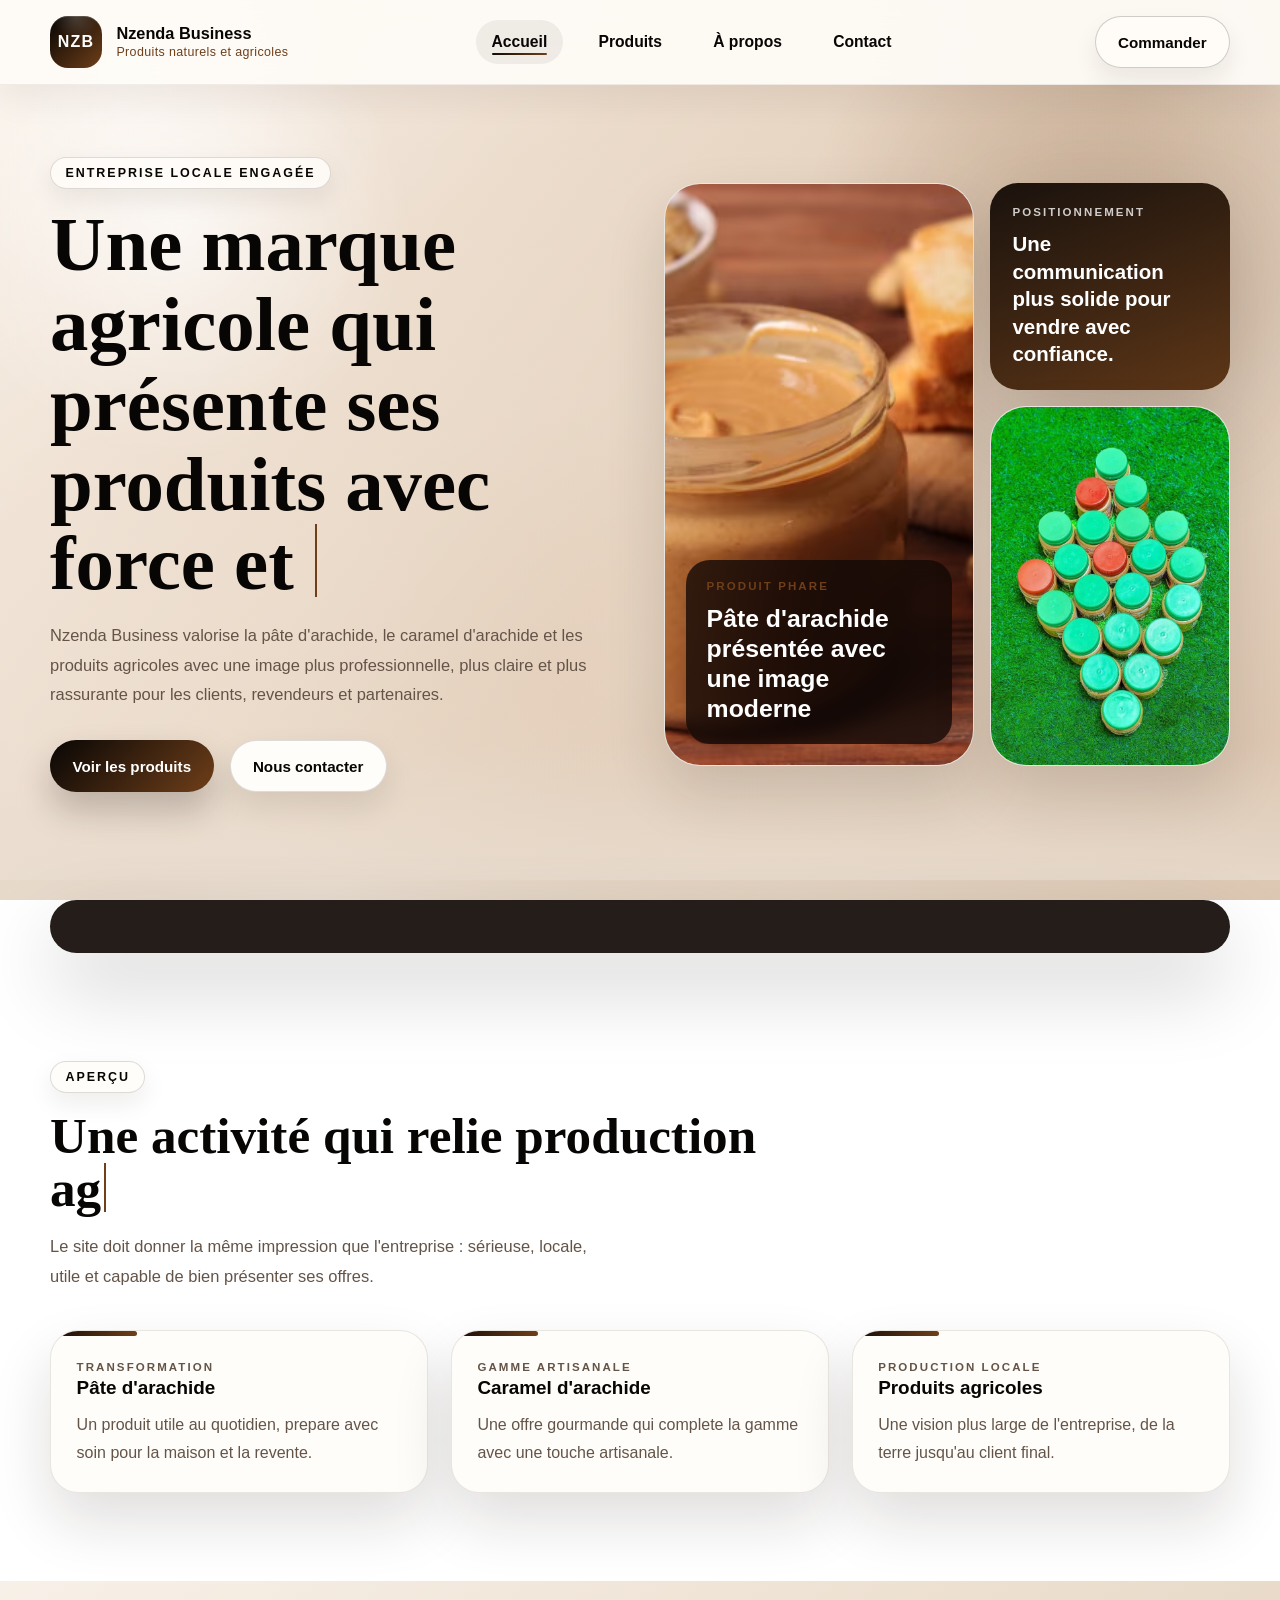
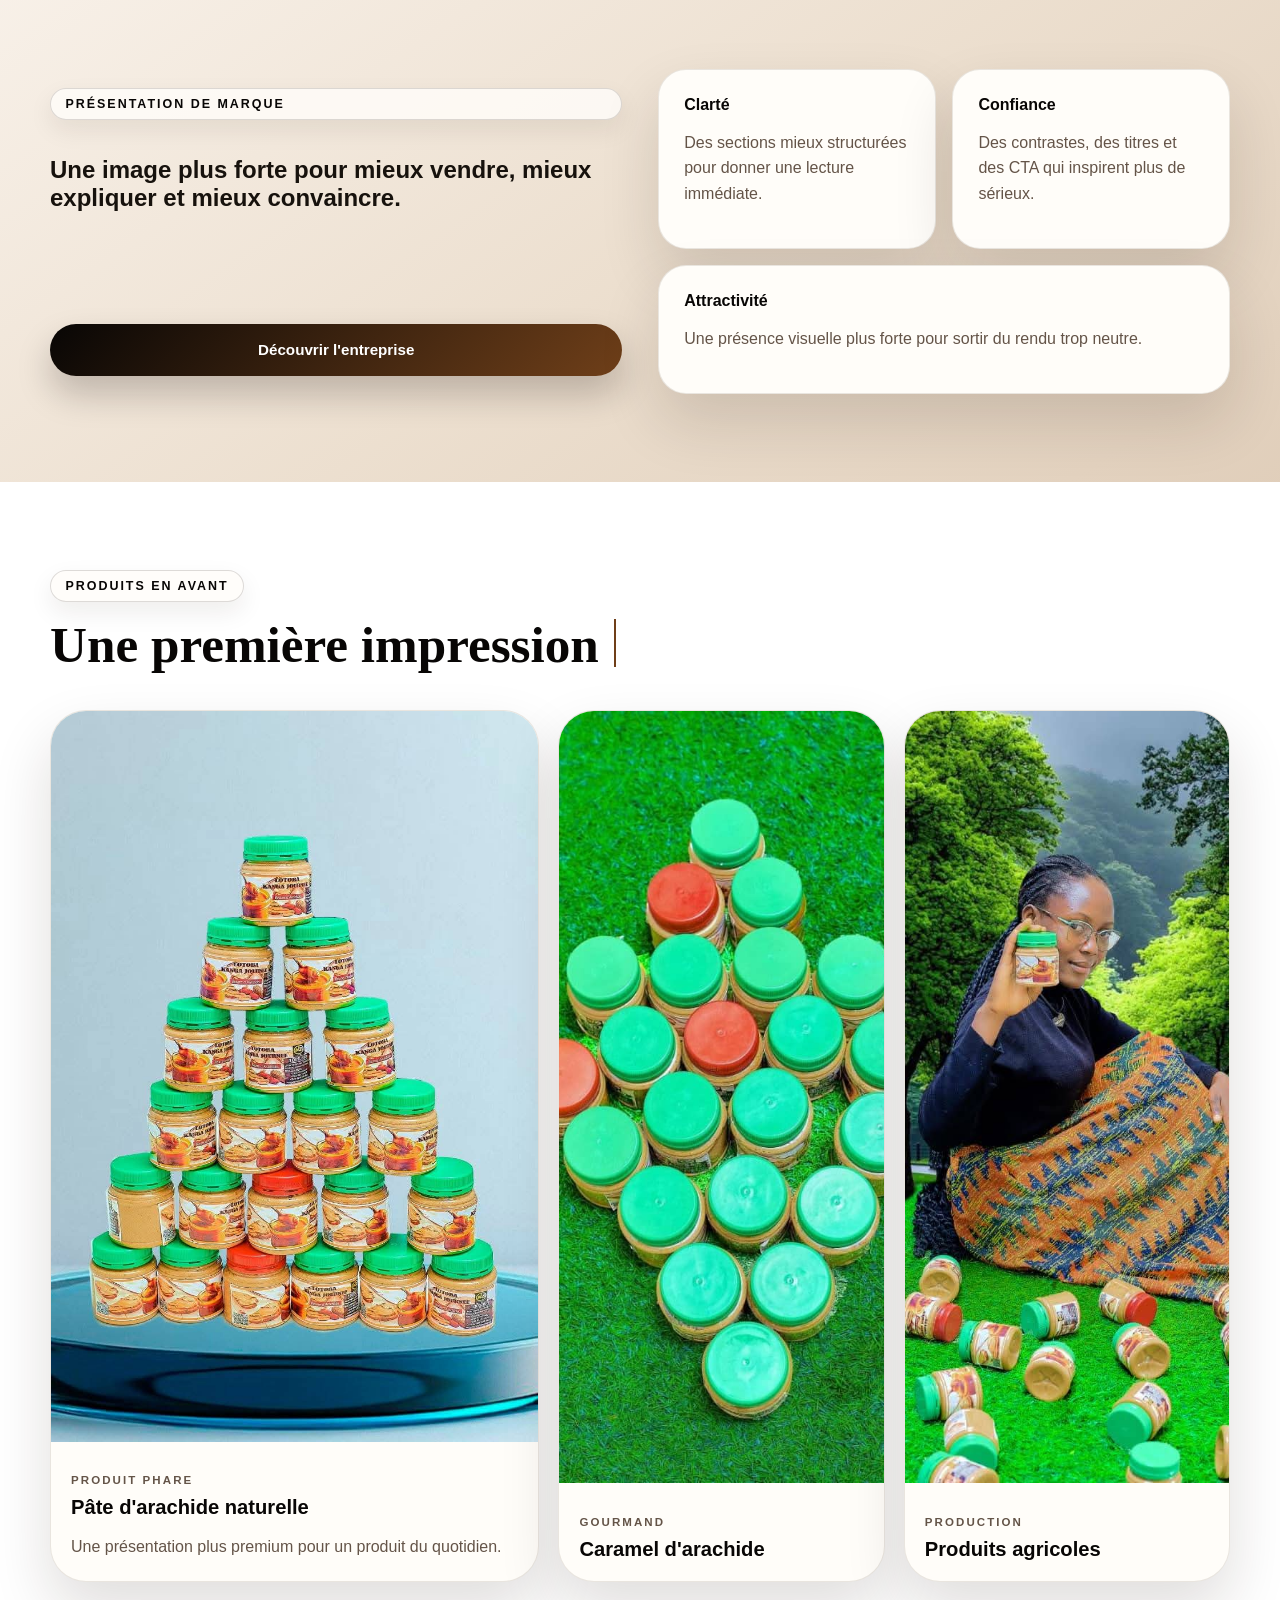
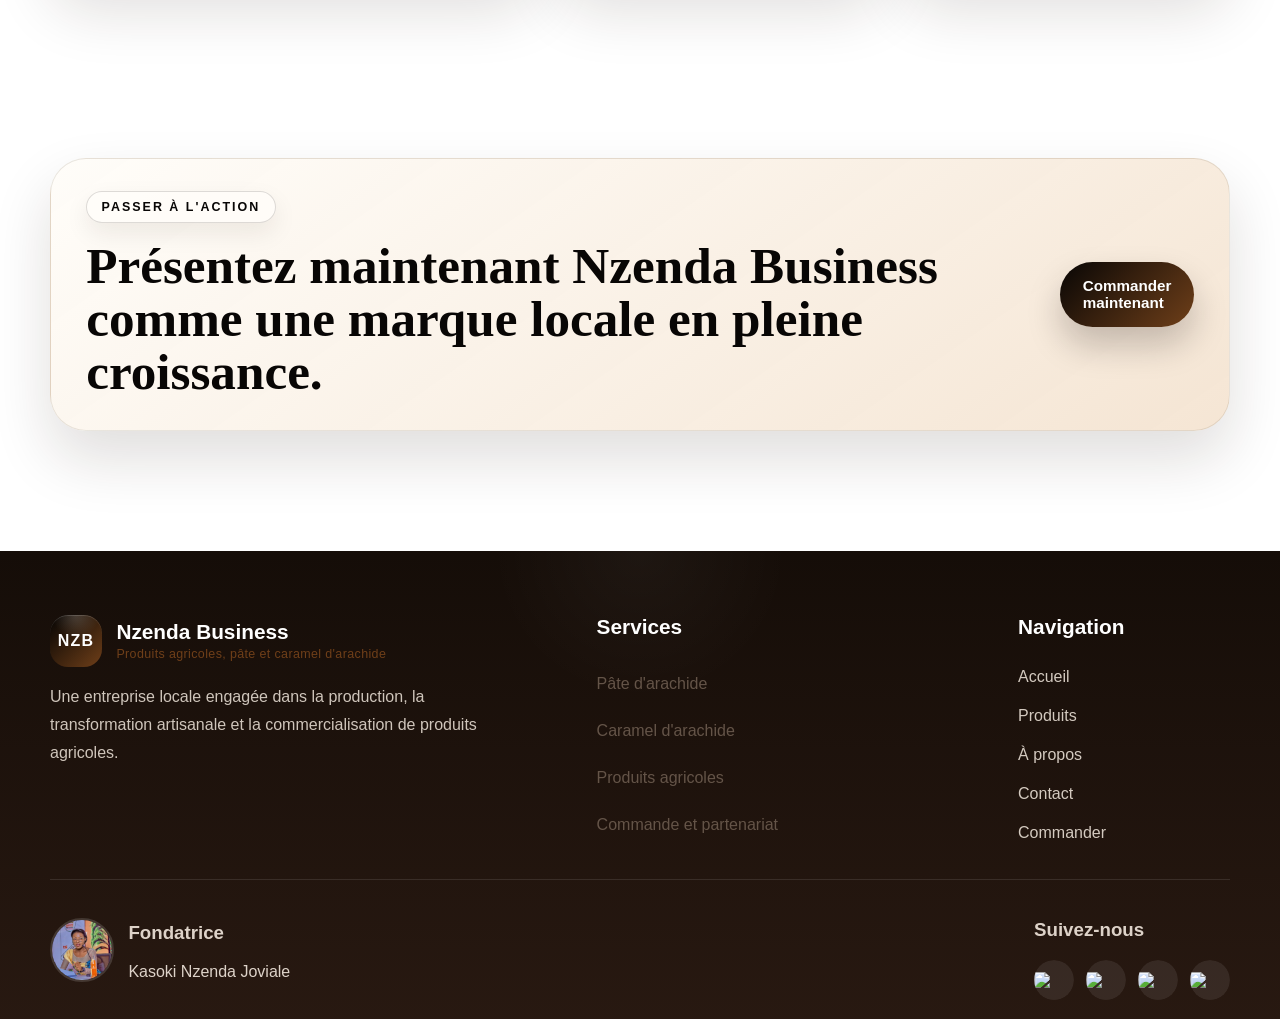
==== index.html @ 74439214 "nzendaBusiness V1" ====
<!doctype html>
<html lang="fr">
  <head>
    <meta charset="UTF-8" />
    <meta name="viewport" content="width=device-width, initial-scale=1.0" />
    <title>Nzenda Business | Accueil</title>
    <meta
      name="description"
      content="Nzenda Business propose de la pâte d'arachide, du caramel d'arachide et des produits agricoles avec une image moderne et professionnelle."
    />
    <link rel="stylesheet" href="./style/style.css" />
  </head>
  <body data-base-path="./" data-page="home">
    <div data-include="./components/header.html"></div>

    <main>
      <section class="hero" id="accueil">
        <div class="container hero-grid">
          <div class="hero-copy">
            <p class="eyebrow">Entreprise locale engagée</p>
            <h1>
              Une marque agricole qui présente ses produits avec force et
              confiance.
            </h1>
            <p class="hero-text">
              Nzenda Business valorise la pâte d'arachide, le caramel d'arachide
              et les produits agricoles avec une image plus professionnelle,
              plus claire et plus rassurante pour les clients, revendeurs et
              partenaires.
            </p>
            <div class="hero-actions">
              <a href="./pages/products.html" class="btn btn-primary"
                >Voir les produits</a
              >
              <a href="./pages/contact.html" class="btn btn-light"
                >Nous contacter</a
              >
            </div>
          </div>

          <div class="hero-visual">
            <div class="hero-card">
              <div class="hero-showcase hero-showcase-main">
                <img
                  src="./assets/pate1.avif"
                  alt="Présentation des produits Nzenda Business"
                />
                <div class="showcase-copy">
                  <p class="mini-label">Produit phare</p>
                  <h2>Pâte d'arachide présentée avec une image moderne</h2>
                </div>
              </div>
              <div class="hero-stack">
                <article class="hero-note">
                  <p class="mini-label">Positionnement</p>
                  <h3>
                    Une communication plus solide pour vendre avec confiance.
                  </h3>
                </article>
                <div class="hero-showcase hero-showcase-side">
                  <img
                    src="./assets/nzP2.jpeg"
                    alt="Caramel d'arachide Nzenda Business"
                  />
                </div>
              </div>
            </div>
          </div>
        </div>
      </section>

      <section class="page-section brand-strip">
        <div class="container brand-strip-grid">
          <p>Présentation claire</p>
          <p>Produits valorisés</p>
          <p>Relation client rassurante</p>
          <p>Image de livraison sérieuse</p>
        </div>
      </section>

      <section class="page-section">
        <div class="container">
          <div class="section-heading">
            <p class="eyebrow">Aperçu</p>
            <h2>
              Une activité qui relie production agricole, transformation et
              distribution.
            </h2>
            <p class="section-intro">
              Le site doit donner la même impression que l'entreprise :
              sérieuse, locale, utile et capable de bien présenter ses offres.
            </p>
          </div>

          <div class="feature-grid">
            <article class="info-card">
              <p class="mini-label">Transformation</p>
              <h3>Pâte d'arachide</h3>
              <p>
                Un produit utile au quotidien, prepare avec soin pour la maison
                et la revente.
              </p>
            </article>
            <article class="info-card">
              <p class="mini-label">Gamme artisanale</p>
              <h3>Caramel d'arachide</h3>
              <p>
                Une offre gourmande qui complete la gamme avec une touche
                artisanale.
              </p>
            </article>
            <article class="info-card">
              <p class="mini-label">Production locale</p>
              <h3>Produits agricoles</h3>
              <p>
                Une vision plus large de l'entreprise, de la terre jusqu'au
                client final.
              </p>
            </article>
          </div>
        </div>
      </section>

      <section class="page-section soft-section">
        <div class="container split-grid story-grid">
          <div class="story-panel">
            <p class="eyebrow">Présentation de marque</p>
            <h2>
              Une image plus forte pour mieux vendre, mieux expliquer et mieux
              convaincre.
            </h2>
            <p class="lead-text">
              Cette refonte met l'accent sur une communication plus nette, des
              visuels plus affirmés et une meilleure mise en valeur de
              l'activité.
            </p>
            <a href="./pages/about.html" class="btn btn-primary"
              >Découvrir l'entreprise</a
            >
          </div>
          <div class="story-tiles">
            <article class="story-tile">
              <strong>Clarté</strong>
              <p>
                Des sections mieux structurées pour donner une lecture
                immédiate.
              </p>
            </article>
            <article class="story-tile">
              <strong>Confiance</strong>
              <p>
                Des contrastes, des titres et des CTA qui inspirent plus de
                sérieux.
              </p>
            </article>
            <article class="story-tile">
              <strong>Attractivité</strong>
              <p>
                Une présence visuelle plus forte pour sortir du rendu trop
                neutre.
              </p>
            </article>
          </div>
        </div>
      </section>

      <section class="page-section">
        <div class="container">
          <div class="section-heading">
            <p class="eyebrow">Produits en avant</p>
            <h2>
              Une première impression plus vendeuse pour les offres principales.
            </h2>
          </div>

          <div class="showcase-grid">
            <article class="showcase-card showcase-card-large">
              <img src="./assets/nzP1.jpeg" alt="Pâte d'arachide naturelle" />
              <div class="showcase-card-copy">
                <p class="mini-label">Produit phare</p>
                <h3>Pâte d'arachide naturelle</h3>
                <p>
                  Une présentation plus premium pour un produit du quotidien.
                </p>
              </div>
            </article>
            <article class="showcase-card none">
              <img src="./assets/nzP2.jpeg" alt="Caramel d'arachide" />
              <div class="showcase-card-copy">
                <p class="mini-label">Gourmand</p>
                <h3>Caramel d'arachide</h3>
              </div>
            </article>
            <article class="showcase-card none">
              <img src="./assets/nz3.jpeg" alt="Produits agricoles" />
              <div class="showcase-card-copy">
                <p class="mini-label">Production</p>
                <h3>Produits agricoles</h3>
              </div>
            </article>
          </div>
        </div>
      </section>

      <section class="page-section final-cta">
        <div class="container cta-box">
          <div>
            <p class="eyebrow">Passer à l'action</p>
            <h2>
              Présentez maintenant Nzenda Business comme une marque locale en
              pleine croissance.
            </h2>
          </div>
          <a href="./pages/order.html" class="btn btn-primary"
            >Commander maintenant</a
          >
        </div>
      </section>
    </main>

    <div data-include="./components/footer.html"></div>

    <script src="./logic/script.js"></script>
  </body>
</html>
---- style/style.css ----
:root {
  --bg: #e9ddd0;
  --bg-deep: #dcc7b2;
  --bg-tint: #d8bca2;
  --bg-rose: #efe2d6;
  --surface: #fffdf9;
  --surface-soft: #f8f0e6;
  --surface-float: rgba(255, 253, 249, 0.9);
  --surface-overlay: rgba(255, 253, 249, 0.98);
  --text: #17120d;
  --heading: #080605;
  --muted: #645448;
  --accent: #120a07;
  --accent-dark: #6f3f19;
  --accent-soft: #f0d6bc;
  --line: rgba(79, 56, 38, 0.12);
  --shadow-soft: 0 18px 40px rgba(32, 21, 13, 0.1);
  --shadow-card: 0 28px 60px rgba(32, 21, 13, 0.14);
  --shadow-strong: 0 34px 80px rgba(18, 10, 7, 0.18);
  --radius-xl: 36px;
  --radius-lg: 28px;
  --radius-md: 20px;
  --radius-sm: 14px;
  --font-body: "Trebuchet MS", "Gill Sans", "Segoe UI", sans-serif;
  --font-display: Georgia, "Times New Roman", serif;
}

* {
  box-sizing: border-box;
}

html {
  scroll-behavior: smooth;
  overflow-x: hidden;
}

body {
  margin: 0;
  color: var(--text);
  font-family: var(--font-body);
  background:
    radial-gradient(circle at 10% 10%, rgba(255, 255, 255, 0.58), transparent 16%),
    radial-gradient(circle at 88% 12%, rgba(111, 63, 25, 0.14), transparent 22%),
    radial-gradient(circle at 45% 78%, rgba(216, 188, 162, 0.28), transparent 30%),
    linear-gradient(145deg, #eadfd4 0%, #e4d3c1 30%, var(--bg) 62%, var(--bg-deep) 100%);
  background-attachment: fixed;
}

img {
  display: block;
  width: 100%;
}

a {
  color: inherit;
  text-decoration: none;
}

::selection {
  color: #fff;
  background: rgba(111, 63, 25, 0.75);
}

button,
input,
textarea,
select {
  font: inherit;
}

main {
  position: relative;
}

.container {
  width: min(1180px, calc(100% - 2rem));
  margin: 0 auto;
}

.narrow {
  max-width: 800px;
}

.site-header {
  position: sticky;
  top: 0;
  z-index: 20;
  backdrop-filter: blur(16px);
  background: var(--surface-float);
  border-bottom: 1px solid rgba(79, 56, 38, 0.08);
  box-shadow: 0 16px 32px rgba(32, 21, 13, 0.06);
}

.header-row {
  display: grid;
  grid-template-columns: auto 1fr auto;
  align-items: center;
  gap: 1.5rem;
  min-height: 84px;
}

.brand {
  display: inline-flex;
  align-items: center;
  gap: 0.9rem;
}

.brand-badge {
  width: 52px;
  height: 52px;
  border-radius: 18px;
  display: grid;
  place-items: center;
  color: #fff;
  font-weight: 800;
  letter-spacing: 0.08em;
  background:
    radial-gradient(circle at top, rgba(255, 255, 255, 0.18), transparent 40%),
    linear-gradient(135deg, #050403, var(--accent-dark));
  box-shadow: inset 0 1px 0 rgba(255, 255, 255, 0.15);
}

.brand-text {
  display: flex;
  flex-direction: column;
  gap: 0.18rem;
}

.brand-text strong {
  color: var(--heading);
  font-size: 1.02rem;
  line-height: 1.1;
}

.brand-text small {
  color: var(--accent-dark);
  font-size: 0.78rem;
  letter-spacing: 0.03em;
}

.main-nav {
  display: flex;
  justify-content: center;
  gap: 1.2rem;
  align-items: center;
}

.main-nav a,
.mobile-nav a {
  position: relative;
  color: var(--heading);
  font-size: 0.98rem;
  font-weight: 700;
}

.main-nav a {
  padding: 0.8rem 1rem;
  border-radius: 999px;
}

.main-nav a:hover,
.main-nav a.active {
  background: rgba(18, 10, 7, 0.06);
}

.main-nav a.active::after {
  content: "";
  position: absolute;
  left: 1rem;
  right: 1rem;
  bottom: 0.55rem;
  height: 2px;
  border-radius: 999px;
  background: linear-gradient(90deg, var(--accent), var(--accent-dark));
}

.menu-toggle,
.mobile-nav-shell {
  display: none;
}

.btn {
  display: inline-flex;
  align-items: center;
  justify-content: center;
  min-height: 52px;
  padding: 0.95rem 1.4rem;
  border-radius: 999px;
  border: none;
  font-size: 0.95rem;
  font-weight: 800;
  cursor: pointer;
  transition:
    transform 0.2s ease,
    box-shadow 0.2s ease,
    background 0.2s ease,
    color 0.2s ease,
    border-color 0.2s ease;
}

.btn:hover {
  transform: translateY(-3px);
}

.btn:disabled {
  cursor: wait;
  opacity: 0.92;
}

.btn-primary {
  color: #fff;
  background:
    linear-gradient(135deg, #080605, var(--accent-dark));
  box-shadow: 0 18px 34px rgba(18, 10, 7, 0.22);
}

.btn-primary:hover {
  box-shadow: 0 24px 40px rgba(18, 10, 7, 0.28);
  background: linear-gradient(135deg, #030201, #7c451a);
}

.btn-primary.is-loading {
  background: linear-gradient(135deg, #3d2919, #8e5528);
  box-shadow: 0 18px 34px rgba(18, 10, 7, 0.2);
}

.btn-light {
  color: var(--heading);
  background: var(--surface);
  border: 1px solid rgba(18, 10, 7, 0.14);
  box-shadow: 0 14px 30px rgba(32, 21, 13, 0.1);
}

.btn-light:hover {
  color: var(--heading);
  background: #ffffff;
  border-color: rgba(18, 10, 7, 0.22);
  box-shadow: 0 18px 34px rgba(32, 21, 13, 0.14);
}

.btn-outline {
  color: var(--heading);
  background: rgba(255, 253, 249, 0.78);
  border: 1px solid rgba(18, 10, 7, 0.2);
  box-shadow: 0 12px 24px rgba(32, 21, 13, 0.08);
}

.btn-outline:hover {
  color: var(--heading);
  background: rgba(255, 255, 255, 0.96);
  border-color: rgba(18, 10, 7, 0.32);
  box-shadow: 0 18px 32px rgba(32, 21, 13, 0.14);
}

.btn-outline.active {
  color: #fff;
  border-color: transparent;
  background: linear-gradient(135deg, #080605, var(--accent-dark));
}

.hero,
.page-hero,
.page-section {
  padding: 5.5rem 0;
}

.hero {
  position: relative;
  overflow: hidden;
  padding-top: 4.5rem;
}

.hero::before {
  content: "";
  position: absolute;
  inset: 0;
  background:
    radial-gradient(circle at 14% 18%, rgba(255, 255, 255, 0.6), transparent 18%),
    radial-gradient(circle at 86% 22%, rgba(111, 63, 25, 0.2), transparent 24%),
    linear-gradient(128deg, rgba(255, 249, 243, 0.7), rgba(229, 199, 170, 0.24) 52%, rgba(216, 188, 162, 0.3));
  pointer-events: none;
}

.hero::after {
  content: "";
  position: absolute;
  inset: auto 0 0;
  height: 140px;
  background: linear-gradient(180deg, transparent, rgba(233, 221, 208, 0.78));
  pointer-events: none;
}

.scroll-reveal {
  opacity: 0;
  transform: translateY(28px);
  transition:
    opacity 0.6s ease var(--reveal-delay, 0ms),
    transform 0.6s ease var(--reveal-delay, 0ms);
}

.scroll-reveal.is-visible {
  opacity: 1;
  transform: translateY(0);
}

.is-typing {
  position: relative;
}

.is-typing::after {
  content: "";
  display: inline-block;
  width: 2px;
  height: 0.95em;
  margin-left: 0.16rem;
  vertical-align: -0.1em;
  background: var(--accent-dark);
  animation: caretBlink 0.8s steps(1) infinite;
}

.hero-grid,
.split-grid,
.contact-grid,
.order-grid {
  display: grid;
  grid-template-columns: repeat(2, minmax(0, 1fr));
  gap: 2rem;
  align-items: center;
}

.feature-grid,
.product-grid {
  display: grid;
  grid-template-columns: repeat(3, minmax(0, 1fr));
  gap: 1.4rem;
}

.hero-grid {
  position: relative;
  z-index: 1;
  gap: 3rem;
  align-items: center;
}

.eyebrow {
  display: inline-flex;
  align-items: center;
  margin: 0 0 1rem;
  padding: 0.5rem 0.9rem;
  border-radius: 999px;
  border: 1px solid rgba(18, 10, 7, 0.14);
  background: rgba(255, 253, 249, 0.82);
  color: var(--heading);
  font-size: 0.78rem;
  font-weight: 800;
  letter-spacing: 0.16em;
  text-transform: uppercase;
  box-shadow: 0 10px 24px rgba(32, 21, 13, 0.08);
}

.mini-label {
  margin: 0 0 0.75rem;
  color: var(--accent-dark);
  font-size: 0.72rem;
  font-weight: 800;
  letter-spacing: 0.18em;
  text-transform: uppercase;
}

.hero h1,
.page-hero h1,
.section-heading h2,
.hero-card-copy h2,
.cta-box h2 {
  margin: 0;
  color: var(--heading);
  font-family: var(--font-display);
  line-height: 1.04;
}

.hero h1,
.page-hero h1 {
  font-size: clamp(2.75rem, 6vw, 5.35rem);
}

.hero-copy {
  max-width: 620px;
}

.hero-text,
.lead-text,
.section-intro,
.hero-card-copy p,
.info-card p,
.product-card p,
.contact-form span,
.contact-form input,
.contact-form textarea,
.contact-form select,
.info-list p,
.footer-copy,
.footer-links p,
.footer-links a {
  color: var(--muted);
}

.hero-text,
.lead-text,
.section-intro {
  max-width: 62ch;
  font-size: 1.03rem;
  line-height: 1.8;
}

.hero-actions {
  display: flex;
  flex-wrap: wrap;
  gap: 1rem;
  margin-top: 1.9rem;
}

.hero-metrics {
  display: grid;
  grid-template-columns: repeat(2, minmax(0, 1fr));
  gap: 1rem;
  margin-top: 2rem;
}

.hero-metrics article {
  padding: 1.2rem 1.3rem;
  border-radius: 22px;
  background: rgba(255, 253, 249, 0.7);
  border: 1px solid rgba(18, 10, 7, 0.1);
  box-shadow: var(--shadow-soft);
}

.hero-metrics strong,
.story-tile strong {
  display: block;
  margin-bottom: 0.45rem;
  color: var(--heading);
  font-size: 1rem;
}

.hero-metrics span,
.story-tile p {
  color: var(--muted);
  line-height: 1.6;
}

.hero-card {
  display: grid;
  grid-template-columns: minmax(0, 1.3fr) minmax(240px, 0.8fr);
  gap: 1rem;
  align-items: stretch;
}

.hero-showcase,
.showcase-card,
.info-card,
.product-card,
.info-list article,
.contact-form,
.cta-box,
.story-tile {
  background: var(--surface);
  border: 1px solid var(--line);
  box-shadow: var(--shadow-card);
  transition:
    transform 0.24s ease,
    box-shadow 0.24s ease,
    border-color 0.24s ease,
    background 0.24s ease;
}

.hero-showcase {
  overflow: hidden;
  border-radius: var(--radius-xl);
}

.hero-showcase:hover,
.showcase-card:hover,
.info-card:hover,
.product-card:hover,
.info-list article:hover,
.story-tile:hover {
  transform: translateY(-6px);
  border-color: rgba(18, 10, 7, 0.18);
  box-shadow: 0 34px 68px rgba(32, 21, 13, 0.18);
}

.hero-showcase img,
.showcase-card img,
.product-card img {
  height: 100%;
  object-fit: cover;
  transition: transform 0.35s ease, filter 0.35s ease;
}

.hero-showcase:hover img,
.showcase-card:hover img,
.product-card:hover img {
  transform: scale(1.04);
  filter: saturate(1.05) contrast(1.03);
}

.hero-showcase-main {
  position: relative;
  min-height: 540px;
}

.hero-showcase-main img {
  min-height: 540px;
}

.showcase-copy {
  position: absolute;
  left: 1.3rem;
  right: 1.3rem;
  bottom: 1.3rem;
  padding: 1.3rem;
  border-radius: 24px;
  background: rgba(18, 10, 7, 0.78);
  backdrop-filter: blur(8px);
}

.showcase-copy h2 {
  margin: 0;
  color: #fff;
  font-size: 1.55rem;
  line-height: 1.2;
}

.hero-stack {
  display: grid;
  gap: 1rem;
}

.hero-note {
  padding: 1.4rem;
  border-radius: var(--radius-lg);
  background: linear-gradient(160deg, #1a120d, #5d3617);
  color: #fff;
  box-shadow: var(--shadow-strong);
}

.hero-note h3 {
  margin: 0;
  font-size: 1.28rem;
  line-height: 1.35;
}

.hero-note .mini-label {
  color: rgba(255, 255, 255, 0.78);
}

.hero-showcase-side {
  min-height: 240px;
}

.hero-showcase-side img {
  min-height: 240px;
}

.brand-strip {
  padding: 1.25rem 0;
}

.brand-strip-grid {
  display: grid;
  grid-template-columns: repeat(4, minmax(0, 1fr));
  gap: 1rem;
  padding: 1.15rem 1.4rem;
  border-radius: 999px;
  background: rgba(18, 10, 7, 0.92);
  color: #f8efe5;
  box-shadow: var(--shadow-strong);
}

.brand-strip-grid p {
  margin: 0;
  text-align: center;
  font-size: 0.9rem;
  font-weight: 700;
  letter-spacing: 0.06em;
  text-transform: uppercase;
}

.section-heading {
  max-width: 760px;
  margin-bottom: 2.4rem;
}

.section-heading h2,
.cta-box h2 {
  font-size: clamp(2rem, 4vw, 3.6rem);
}

.soft-section,
.page-hero {
  background:
    linear-gradient(145deg, rgba(247, 239, 230, 0.9), rgba(235, 221, 204, 0.94) 52%, rgba(221, 201, 179, 0.9));
}

.page-hero {
  padding-top: 4.8rem;
  padding-bottom: 4.2rem;
}

.info-card,
.product-card,
.info-list article,
.contact-form,
.story-tile {
  padding: 1.6rem;
  border-radius: var(--radius-lg);
}

.info-card {
  position: relative;
  overflow: hidden;
}

.info-card::before {
  content: "";
  position: absolute;
  top: 0;
  left: 0;
  width: 86px;
  height: 5px;
  border-radius: 999px;
  background: linear-gradient(90deg, var(--accent), var(--accent-dark));
}

.info-card h3,
.product-card h3,
.info-list h3,
.footer-links h3 {
  margin: 0 0 0.75rem;
  color: var(--heading);
  font-size: 1.18rem;
}

.info-card p,
.product-card p,
.info-list p,
.footer-copy,
.footer-links p,
.footer-links a {
  margin: 0;
  line-height: 1.75;
}

.story-grid {
  align-items: stretch;
  gap: 2.2rem;
}

.story-panel {
  display: flex;
  flex-direction: column;
  justify-content: center;
}

.story-tiles {
  display: grid;
  grid-template-columns: repeat(2, minmax(0, 1fr));
  gap: 1rem;
}

.story-tile:last-child {
  grid-column: 1 / -1;
}

.showcase-grid {
  display: grid;
  grid-template-columns: 1.2fr 0.8fr 0.8fr;
  gap: 1.2rem;
  align-items: stretch;
}

.showcase-card {
  overflow: hidden;
  border-radius: var(--radius-xl);
  min-height: 420px;
  display: grid;
  grid-template-rows: minmax(250px, 1fr) auto;
}

.showcase-card-large {
  min-height: 420px;
}

.showcase-card-copy {
  padding: 1.25rem;
  display: grid;
  align-content: start;
  gap: 0.35rem;
}

.showcase-card-copy h3 {
  margin: 0;
  color: var(--heading);
  font-size: 1.26rem;
}

.showcase-card-copy p {
  margin: 0.6rem 0 0;
  color: var(--muted);
  line-height: 1.65;
}

.product-card {
  overflow: hidden;
  display: flex;
  flex-direction: column;
  min-height: 100%;
}

.product-card img {
  aspect-ratio: 4 / 4;
  border-radius: 18px;
  margin-bottom: 1rem;
  background: linear-gradient(145deg, rgba(240, 214, 188, 0.35), rgba(255, 253, 249, 0.92));
  object-position: center;
}

.product-mark {
  display: inline-flex;
  align-items: center;
  justify-content: center;
  margin-bottom: 1rem;
  padding: 0.42rem 0.85rem;
  border-radius: 999px;
  color: var(--heading);
  background: var(--accent-soft);
  font-size: 0.78rem;
  font-weight: 800;
}

.price-label {
  display: inline-block;
  margin-top: 1rem;
  color: var(--heading);
  font-weight: 800;
}

.info-list {
  display: grid;
  gap: 1rem;
}

.contact-form {
  padding: 1.8rem;
}

.contact-form label {
  display: block;
  margin-bottom: 1rem;
}

.contact-form span {
  display: block;
  margin-bottom: 0.5rem;
  color: var(--heading);
  font-size: 0.92rem;
  font-weight: 700;
}

.contact-form input,
.contact-form textarea,
.contact-form select {
  width: 100%;
  padding: 1rem 1.05rem;
  color: var(--text);
  border: 1px solid rgba(18, 10, 7, 0.12);
  border-radius: 16px;
  background: #fffefa;
}

.contact-form input:focus,
.contact-form textarea:focus,
.contact-form select:focus {
  outline: 2px solid rgba(111, 63, 25, 0.18);
  border-color: rgba(111, 63, 25, 0.28);
  box-shadow: 0 0 0 6px rgba(111, 63, 25, 0.08);
}

.form-feedback {
  margin: 1rem 0 0;
  min-height: 1.5rem;
  color: var(--accent-dark);
  font-size: 0.94rem;
  font-weight: 700;
}

.form-feedback.is-success {
  color: #1f5a2f;
}

.contact-form textarea {
  resize: vertical;
}

.field-grid {
  display: grid;
  grid-template-columns: repeat(2, minmax(0, 1fr));
  gap: 1rem;
}

.cta-box {
  display: flex;
  align-items: center;
  justify-content: space-between;
  gap: 1.5rem;
  padding: 2rem 2.2rem;
  border-radius: var(--radius-xl);
}

.final-cta .cta-box {
  background:
    linear-gradient(145deg, rgba(255, 253, 249, 0.96), rgba(244, 227, 208, 0.92));
}

.page-section > .container,
.page-hero > .container,
.hero > .container {
  position: relative;
}

.page-section .section-heading + .feature-grid,
.page-section .section-heading + .showcase-grid,
.page-section .section-heading + .product-grid {
  margin-top: 0.25rem;
}

.contact-grid,
.order-grid {
  align-items: start;
  gap: 2.2rem;
}

.contact-form .btn,
.order-grid .btn,
.contact-grid .btn {
  margin-top: 0.4rem;
}

.site-footer {
  margin-top: 2rem;
  padding: 4rem 0 2rem;
  color: #f7ede2;
  background:
    radial-gradient(circle at top, rgba(255, 255, 255, 0.04), transparent 18%),
    linear-gradient(180deg, #150d08 0%, #2a1a12 100%);
}
.footer_nav_ser{
  gap:   15rem;
  display: flex;
  grid-template-columns: 1.4fr 1.4fr;

}
.footer-grid {
  display: grid;
  grid-template-columns: 1.3fr 1.6fr ;
  gap: 2rem;
}

.footer-brand {
  margin-bottom: 1rem;
}

.footer-copy {
  max-width: 50ch;
  color: rgba(247, 237, 226, 0.82);
}

.footer-links {
  display: grid;
  gap: 0.7rem;
}

.footer-grid strong,
.footer-links h3 {
  color: #fff;
  font-size: 1.3rem;
}

.footer-links a {
  color: rgba(247, 237, 226, 0.84);
}

.footer-links a:hover {
  color: #fff;
}

.footer-bottom {
  display: flex;
  align-items: center;
  justify-content: space-between;
  gap: 1rem;
  margin-top: 2rem;
  padding-top: 1.25rem;
  border-top: 1px solid rgba(255, 255, 255, 0.1);
  color: rgba(247, 237, 226, 0.88);
}

.founder {
  display: flex;
  align-items: center;
  gap: 0.9rem;
}

.founder img {
  width: 64px;
  height: 64px;
  border-radius: 50%;
  object-fit: cover;
  border: 2px solid rgba(255, 255, 255, 0.14);
}

.social-media {
  display: flex;
  gap: 0.75rem;
  margin: 0;
  padding: 0;
  list-style: none;
}

.social-media li {
  width: 40px;
  height: 40px;
  border-radius: 50%;
  overflow: hidden;
}

.social-media a {
  display: grid;
  place-items: center;
  width: 100%;
  height: 100%;
  border-radius: 50%;
  background: rgba(255, 255, 255, 0.08);
  transition: transform 0.2s ease, background 0.2s ease;
}

.social-media a:hover {
  transform: translateY(-2px);
  background: rgba(255, 255, 255, 0.16);
}

.copy p {
  margin: 1.4rem 0 0;
  text-align: center;
  color: rgba(247, 237, 226, 0.68);
}

.back-to-top {
  position: fixed;
  right: 1.2rem;
  bottom: 1.2rem;
  z-index: 30;
  width: 52px;
  height: 52px;
  border: 1px solid rgba(18, 10, 7, 0.14);
  border-radius: 50%;
  color: #fff;
  background: linear-gradient(135deg, #080605, var(--accent-dark));
  box-shadow: 0 18px 34px rgba(18, 10, 7, 0.24);
  opacity: 0;
  transform: translateY(12px);
  pointer-events: none;
  transition:
    opacity 0.25s ease,
    transform 0.25s ease,
    box-shadow 0.25s ease;
}

.back-to-top.is-visible {
  opacity: 1;
  transform: translateY(0);
  pointer-events: auto;
}

.back-to-top:hover {
  transform: translateY(-3px);
  box-shadow: 0 24px 40px rgba(18, 10, 7, 0.3);
}

@keyframes caretBlink {
  0%,
  50% {
    opacity: 1;
  }

  50.01%,
  100% {
    opacity: 0;
  }
}

@media (max-width: 960px) {
  .header-row {
    grid-template-columns: 1fr auto;
    gap: 1rem;
  }

  .main-nav,
  .header-row > .btn-outline {
    display: none;
  }

  .menu-toggle {
    display: inline-flex;
    flex-direction: column;
    justify-content: center;
    gap: 0.32rem;
    width: 54px;
    height: 54px;
    padding: 0.95rem;
    border: 1px solid rgba(18, 10, 7, 0.14);
    border-radius: 18px;
    background: var(--surface-overlay);
    box-shadow: 0 16px 30px rgba(32, 21, 13, 0.1);
    cursor: pointer;
  }

  .menu-toggle span {
    width: 100%;
    height: 2px;
    border-radius: 999px;
    background: var(--heading);
    transition: transform 0.2s ease, opacity 0.2s ease;
  }

  .menu-toggle[aria-expanded="true"] span:nth-child(1) {
    transform: translateY(8px) rotate(45deg);
  }

  .menu-toggle[aria-expanded="true"] span:nth-child(2) {
    opacity: 0;
  }

  .menu-toggle[aria-expanded="true"] span:nth-child(3) {
    transform: translateY(-8px) rotate(-45deg);
  }

  .mobile-nav-shell {
    display: block;
    padding-bottom: 1rem;
  }

  .mobile-nav {
    display: none;
    gap: 0.7rem;
    padding: 1rem;
    border: 1px solid rgba(18, 10, 7, 0.08);
    border-radius: 24px;
    background: var(--surface-overlay);
    box-shadow: 0 26px 50px rgba(32, 21, 13, 0.12);
  }

  .site-header.nav-open .mobile-nav {
    display: grid;
  }

  .mobile-nav a {
    padding: 1rem;
    border-radius: 18px;
    border: 1px solid rgba(18, 10, 7, 0.08);
    background: var(--surface-soft);
    transition: transform 0.2s ease, box-shadow 0.2s ease, background 0.2s ease;
  }

  .mobile-nav a:hover {
    transform: translateY(-2px);
    box-shadow: 0 14px 24px rgba(32, 21, 13, 0.1);
  }

  .mobile-nav a.active {
    color: #fff;
    border-color: transparent;
    background: linear-gradient(135deg, #080605, var(--accent-dark));
  }

  .mobile-nav .btn-outline {
    color: #fff;
    border-color: transparent;
    background: linear-gradient(135deg, #080605, var(--accent-dark));
  }
  /* textes moyens */
.hero-text,.section-intro{
  display: none;
}
  .hero-grid,
  .split-grid,
  .contact-grid,
  .order-grid,
  .feature-grid,
  .product-grid,
  .footer-grid,
  .field-grid,
  .showcase-grid,
  .story-tiles {
    grid-template-columns: 1fr;
  }

  .hero-card {
    grid-template-columns: 1fr;

  }
  .hero-stack{
display: none;  }

  .page-hero {
    padding-bottom: 3.6rem;
  }

  .hero-showcase-main,
  .hero-showcase-main img {
    min-height: 420px;
  }

  .brand-strip-grid {
    grid-template-columns: repeat(2, minmax(0, 1fr));
    border-radius: 28px;
    display: none;
  }

  .cta-box,
  .footer-bottom {
    flex-direction: column;
    align-items: flex-start;
  }
  .footer_nav_ser{
    gap: 0;
    justify-content:space-around;
  }
}

@media (max-width: 640px) {
  .container {
    width: min(1180px, calc(100% - 1.1rem));
  }

  /* gestion des marges autour des sections */
    .page-section{
      margin-top: -70px;
    }


  .site-header {
    position: sticky;
  }

  .brand-badge {
    width: 46px;
    height: 46px;
  }

  .brand-text strong {
    font-size: 0.95rem;
  }

  .brand-text small {
    font-size: 0.72rem;
  }

  .hero,
  .page-hero,
  .page-section {
    padding: 4rem 0;
  }

  .section-heading {
    margin-bottom: 1.8rem;
  }

  .hero h1,
  .page-hero h1 {
    font-size: 2.5rem;
  }

  .hero-actions,
  .btn,
  .mobile-nav a {
    width: 100%;
  }

  .hero-actions {
    flex-direction: column;
  }

  .hero-metrics {
    grid-template-columns: 1fr;
  }

  .hero-showcase-main,
  .hero-showcase-main img {
    min-height: 340px;
  }

  /* photo 's card */
  .showcase-card,
  .showcase-card-large {
    min-height: 100px;
  }
  .showcase-card {
    height: 35rem;
  }
  .none {
    display: none;
  }

  .showcase-copy h2 {
    font-size: 1.28rem;
  }

  .brand-strip-grid {
    grid-template-columns: 1fr;
  }

  .contact-form,
  .info-card,
  .product-card,
  .info-list article,
  .story-tile,
  .cta-box {
    padding: 1.25rem;
  }

  .social-media {
    flex-wrap: wrap;
    margin-left: 2.5rem;

  }

  body {
    background-attachment: scroll;
  }

  .back-to-top {
    right: 0.85rem;
    bottom: 0.85rem;
  }
}

@media (prefers-reduced-motion: reduce) {
  *,
  *::before,
  *::after {
    animation-duration: 0.01ms !important;
    animation-iteration-count: 1 !important;
    transition-duration: 0.01ms !important;
    scroll-behavior: auto !important;
  }

  .scroll-reveal {
    opacity: 1;
    transform: none;
  }
}
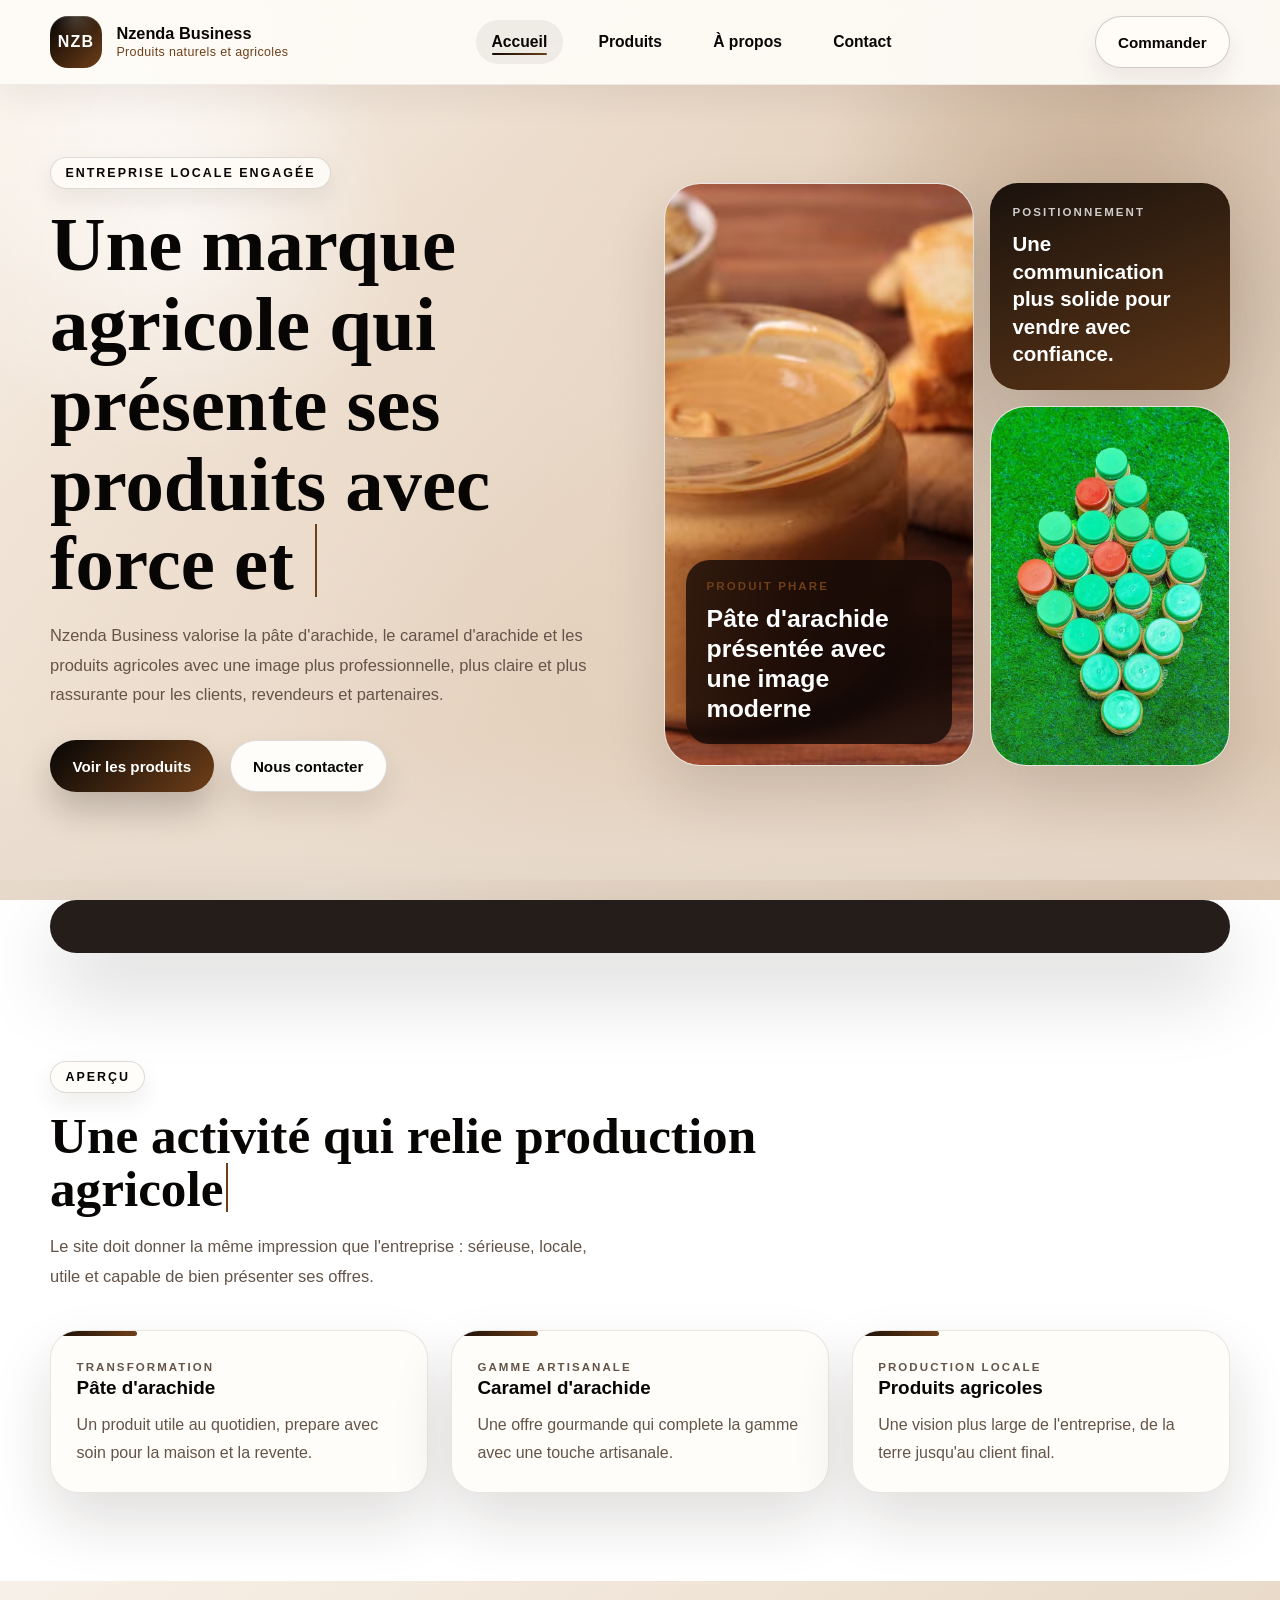
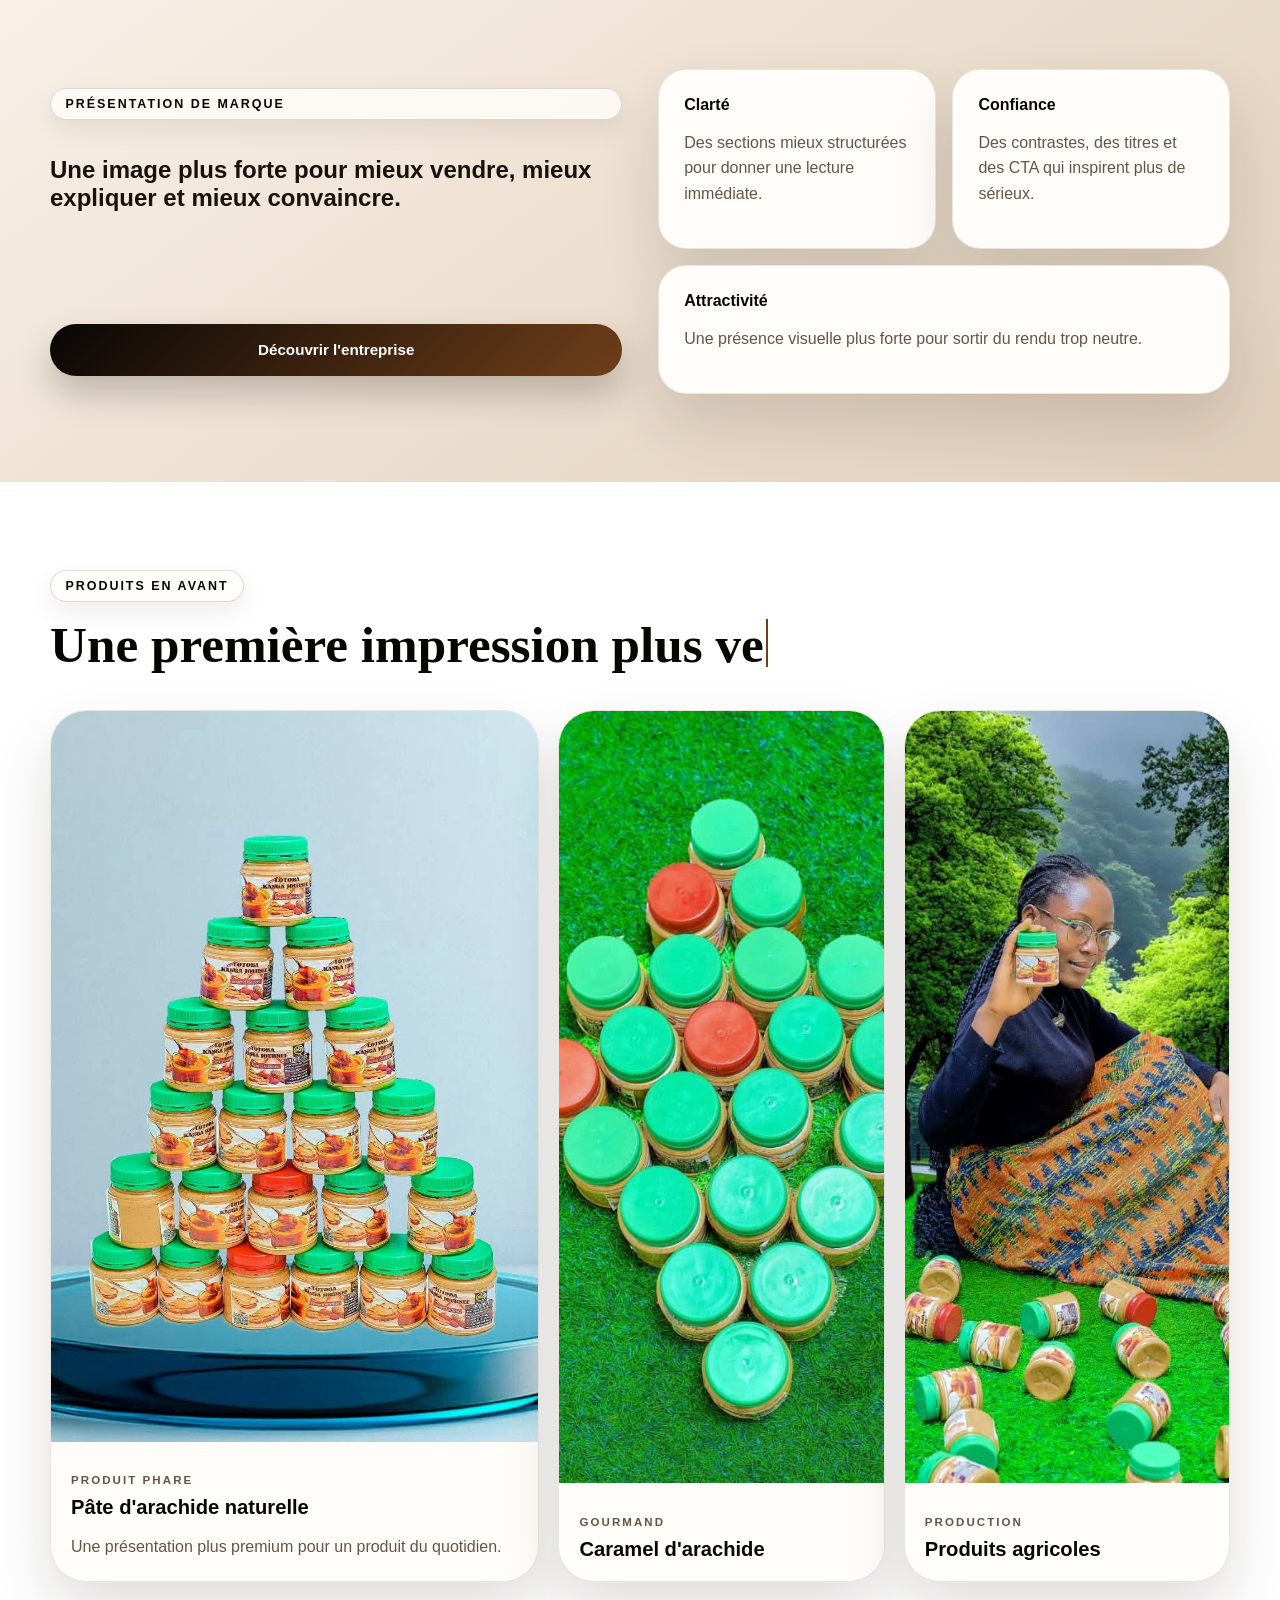
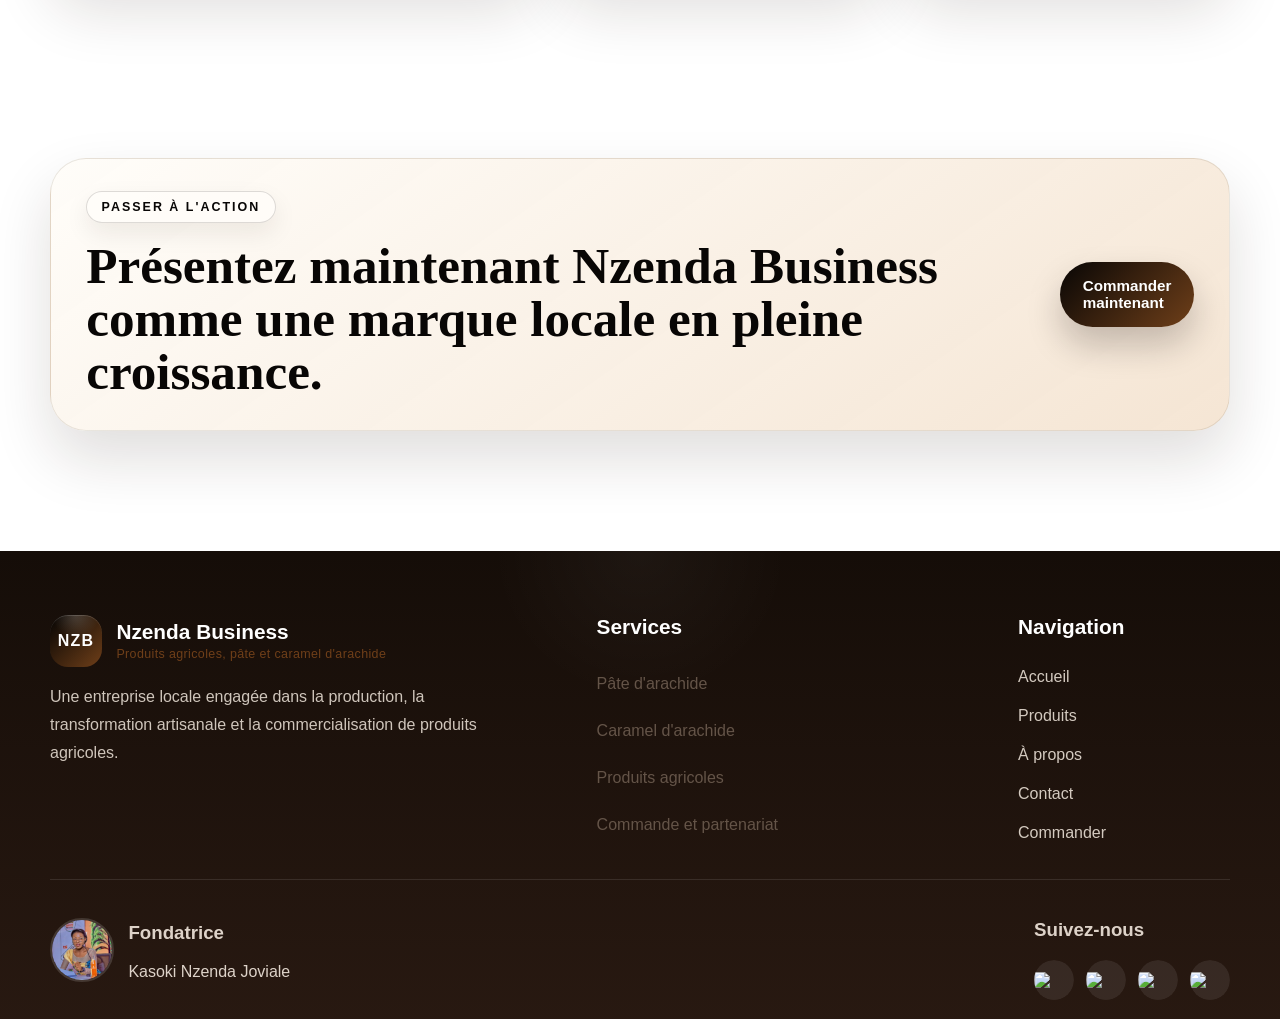
==== commit 1ef6c069: "commit 2 avec forms fonctionnels" ====
--- a/index.html
+++ b/index.html
@@ -8,6 +8,7 @@
       name="description"
       content="Nzenda Business propose de la pâte d'arachide, du caramel d'arachide et des produits agricoles avec une image moderne et professionnelle."
     />
+    <link rel="icon" type="image/x-icon" href="assets/pate3.jpeg" />
     <link rel="stylesheet" href="./style/style.css" />
   </head>
   <body data-base-path="./" data-page="home">
--- a/style/style.css
+++ b/style/style.css
@@ -488,6 +488,9 @@
   border-color: rgba(18, 10, 7, 0.18);
   box-shadow: 0 34px 68px rgba(32, 21, 13, 0.18);
 }
+/* .product-details{
+
+} */
 
 .hero-showcase img,
 .showcase-card img,
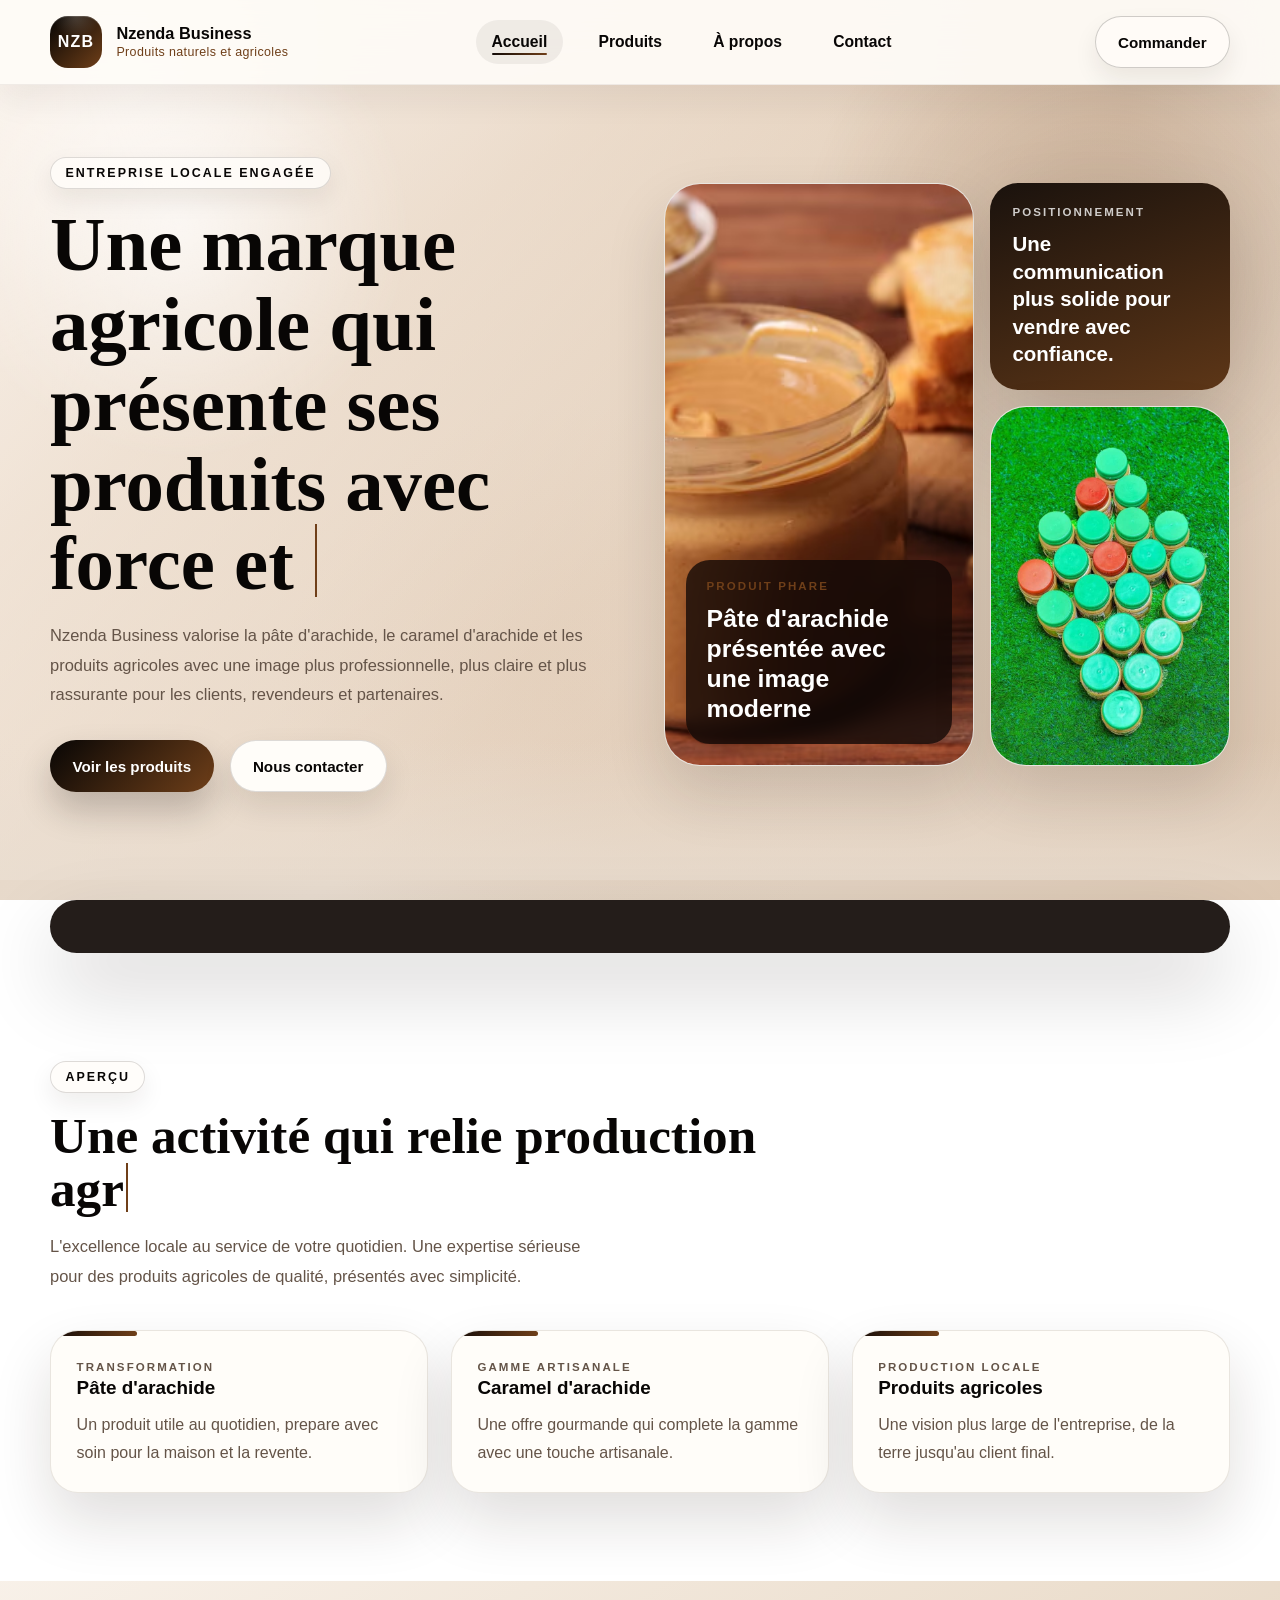
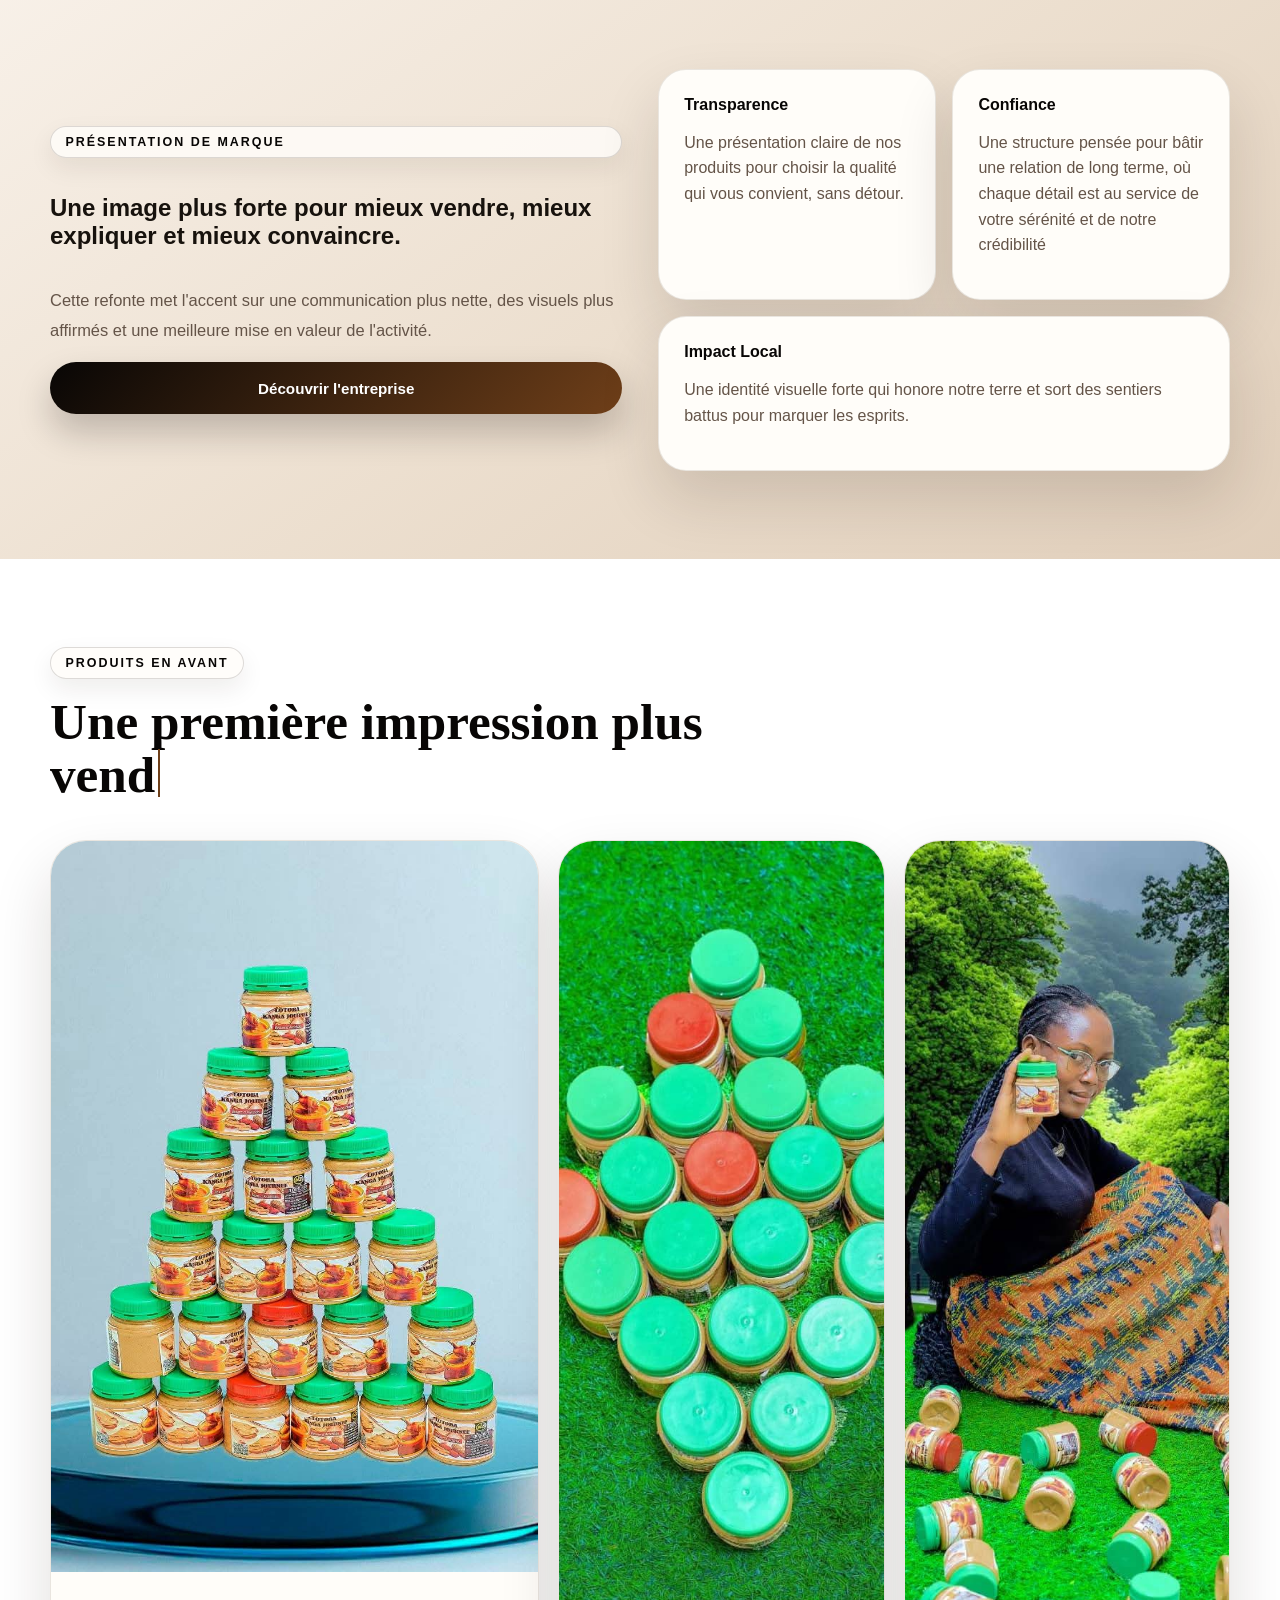
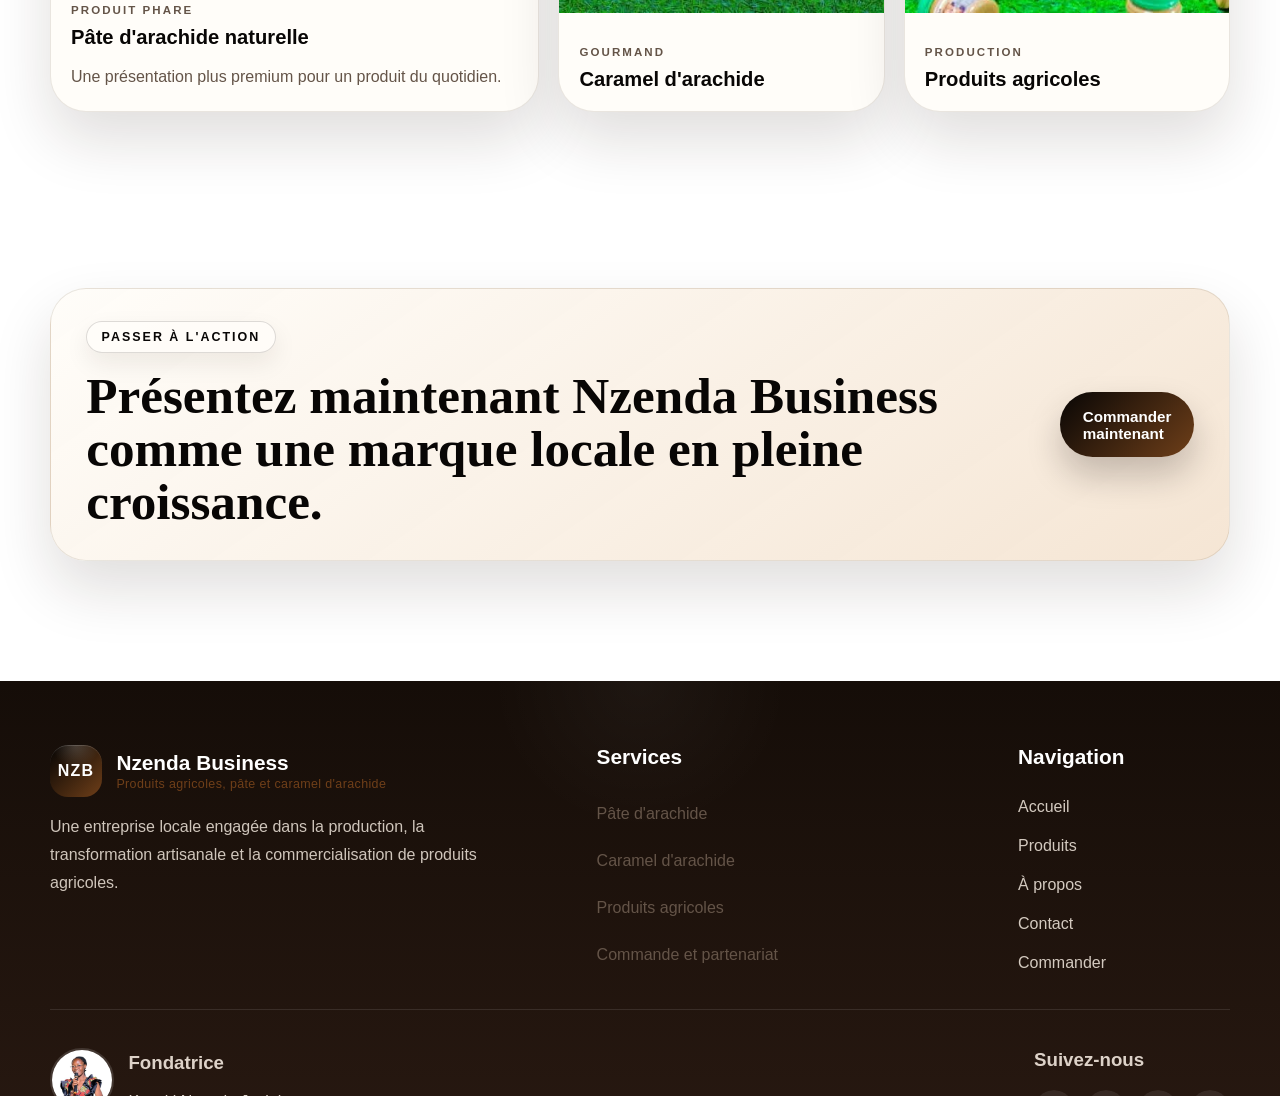
==== commit d4eccd00: "commit 3" ====
--- a/index.html
+++ b/index.html
@@ -13,7 +13,8 @@
   </head>
   <body data-base-path="./" data-page="home">
     <div data-include="./components/header.html"></div>
-
+    <!-- A gerer encore les liens de reseaux sociaux ,
+      le logo, certainses photos et certains textes comme la vision et la mission -->
     <main>
       <section class="hero" id="accueil">
         <div class="container hero-grid">
@@ -88,8 +89,9 @@
               distribution.
             </h2>
             <p class="section-intro">
-              Le site doit donner la même impression que l'entreprise :
-              sérieuse, locale, utile et capable de bien présenter ses offres.
+              L'excellence locale au service de votre quotidien. Une expertise
+              sérieuse pour des produits agricoles de qualité, présentés avec
+              simplicité.
             </p>
           </div>
 
@@ -141,24 +143,25 @@
           </div>
           <div class="story-tiles">
             <article class="story-tile">
-              <strong>Clarté</strong>
-              <p>
-                Des sections mieux structurées pour donner une lecture
-                immédiate.
+              <strong> Transparence</strong>
+              <p>
+                Une présentation claire de nos produits pour choisir la qualité
+                qui vous convient, sans détour.
               </p>
             </article>
             <article class="story-tile">
               <strong>Confiance</strong>
               <p>
-                Des contrastes, des titres et des CTA qui inspirent plus de
-                sérieux.
+                Une structure pensée pour bâtir une relation de long terme, où
+                chaque détail est au service de votre sérénité et de notre
+                crédibilité
               </p>
             </article>
             <article class="story-tile">
-              <strong>Attractivité</strong>
-              <p>
-                Une présence visuelle plus forte pour sortir du rendu trop
-                neutre.
+              <strong>Impact Local</strong>
+              <p>
+                Une identité visuelle forte qui honore notre terre et sort des
+                sentiers battus pour marquer les esprits.
               </p>
             </article>
           </div>
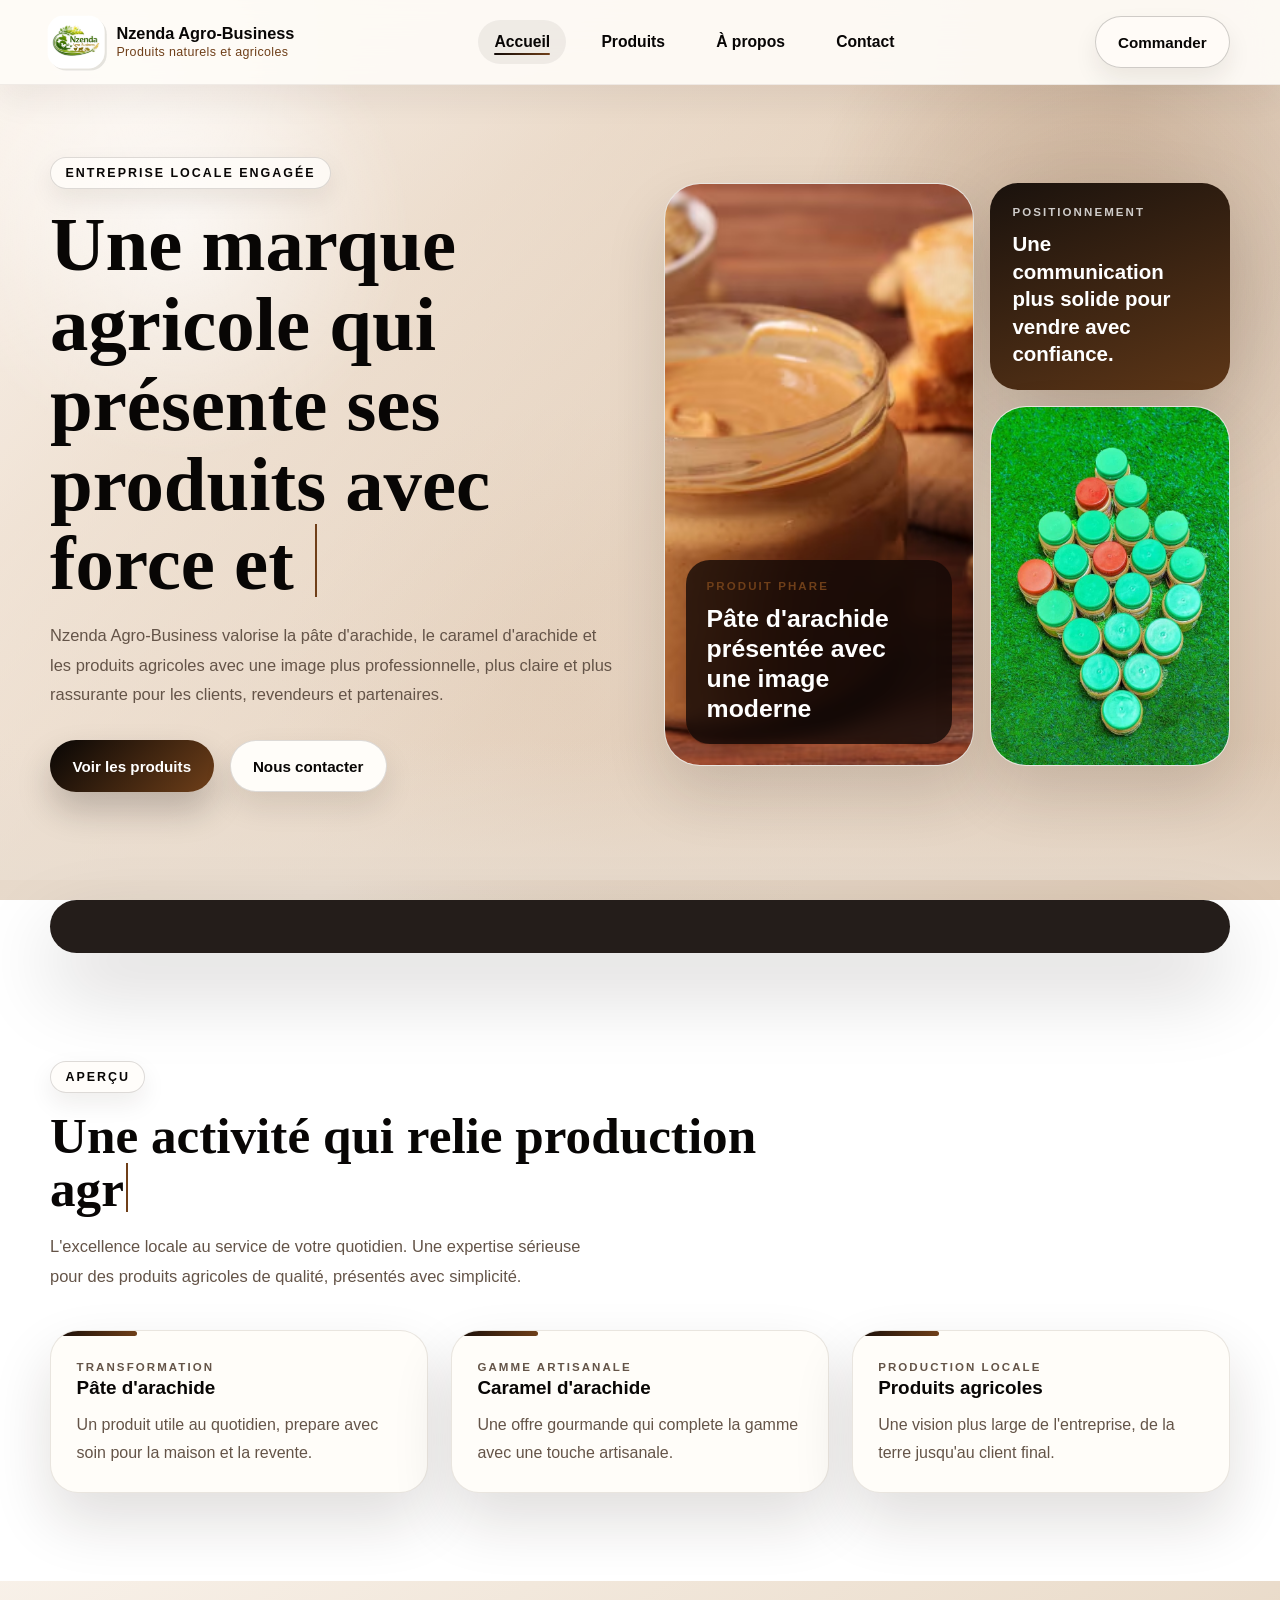
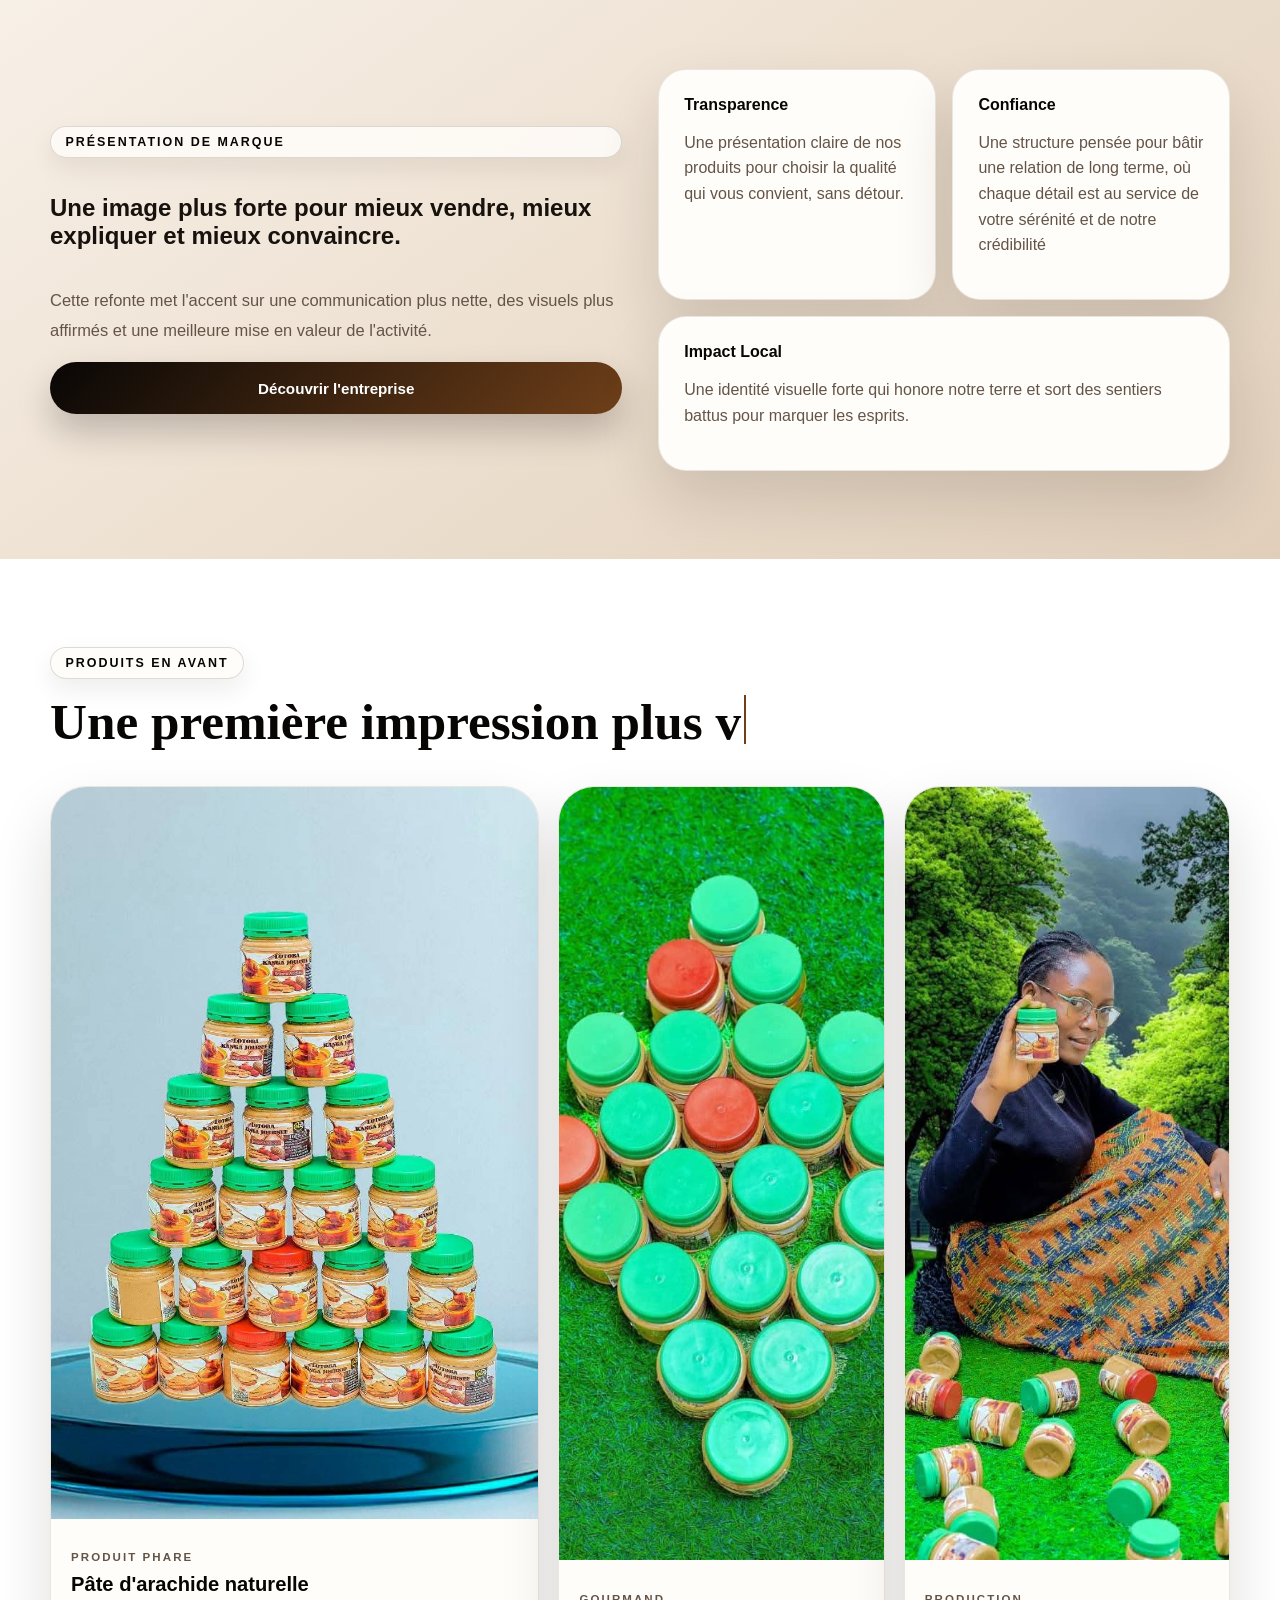
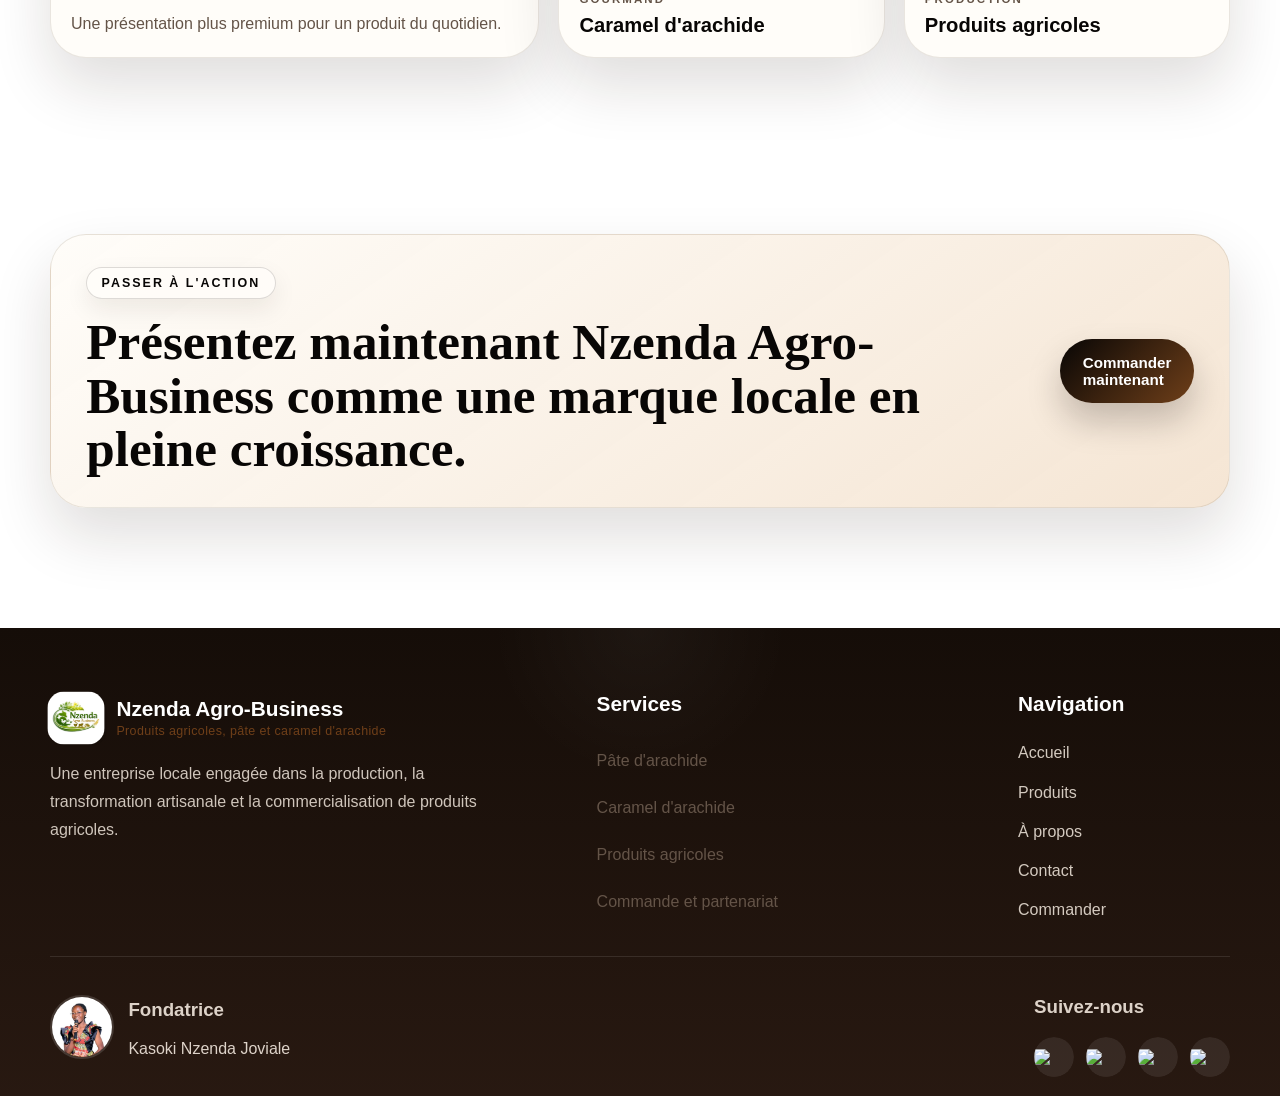
==== commit 587a1475: "commit 4" ====
--- a/index.html
+++ b/index.html
@@ -3,18 +3,18 @@
   <head>
     <meta charset="UTF-8" />
     <meta name="viewport" content="width=device-width, initial-scale=1.0" />
-    <title>Nzenda Business | Accueil</title>
+    <title>Nzenda Agro-Business | Accueil</title>
     <meta
       name="description"
-      content="Nzenda Business propose de la pâte d'arachide, du caramel d'arachide et des produits agricoles avec une image moderne et professionnelle."
+      content="Nzenda Agro-Business propose de la pâte d'arachide, du caramel d'arachide et des produits agricoles avec une image moderne et professionnelle."
     />
-    <link rel="icon" type="image/x-icon" href="assets/pate3.jpeg" />
+    <link rel="icon" type="image/x-icon" href="assets/nzLogo4.png" />
     <link rel="stylesheet" href="./style/style.css" />
   </head>
   <body data-base-path="./" data-page="home">
     <div data-include="./components/header.html"></div>
     <!-- A gerer encore les liens de reseaux sociaux ,
-      le logo, certainses photos et certains textes comme la vision et la mission -->
+      certainses photos etles prix de produits-->
     <main>
       <section class="hero" id="accueil">
         <div class="container hero-grid">
@@ -25,10 +25,10 @@
               confiance.
             </h1>
             <p class="hero-text">
-              Nzenda Business valorise la pâte d'arachide, le caramel d'arachide
-              et les produits agricoles avec une image plus professionnelle,
-              plus claire et plus rassurante pour les clients, revendeurs et
-              partenaires.
+              Nzenda Agro-Business valorise la pâte d'arachide, le caramel
+              d'arachide et les produits agricoles avec une image plus
+              professionnelle, plus claire et plus rassurante pour les clients,
+              revendeurs et partenaires.
             </p>
             <div class="hero-actions">
               <a href="./pages/products.html" class="btn btn-primary"
@@ -211,8 +211,8 @@
           <div>
             <p class="eyebrow">Passer à l'action</p>
             <h2>
-              Présentez maintenant Nzenda Business comme une marque locale en
-              pleine croissance.
+              Présentez maintenant Nzenda Agro-Business comme une marque locale
+              en pleine croissance.
             </h2>
           </div>
           <a href="./pages/order.html" class="btn btn-primary"
--- a/style/style.css
+++ b/style/style.css
@@ -872,6 +872,14 @@
 .footer-brand {
   margin-bottom: 1rem;
 }
+.brand-badge img{
+  border-radius: 15px;
+  scale: 1.1;
+  box-shadow: 2px 2px rgba(18, 10, 7, 0.1);}
+.brand-badge img:hover{
+  scale: 1.5;
+  transition: 1s ease-in-out;
+}
 
 .footer-copy {
   max-width: 50ch;
